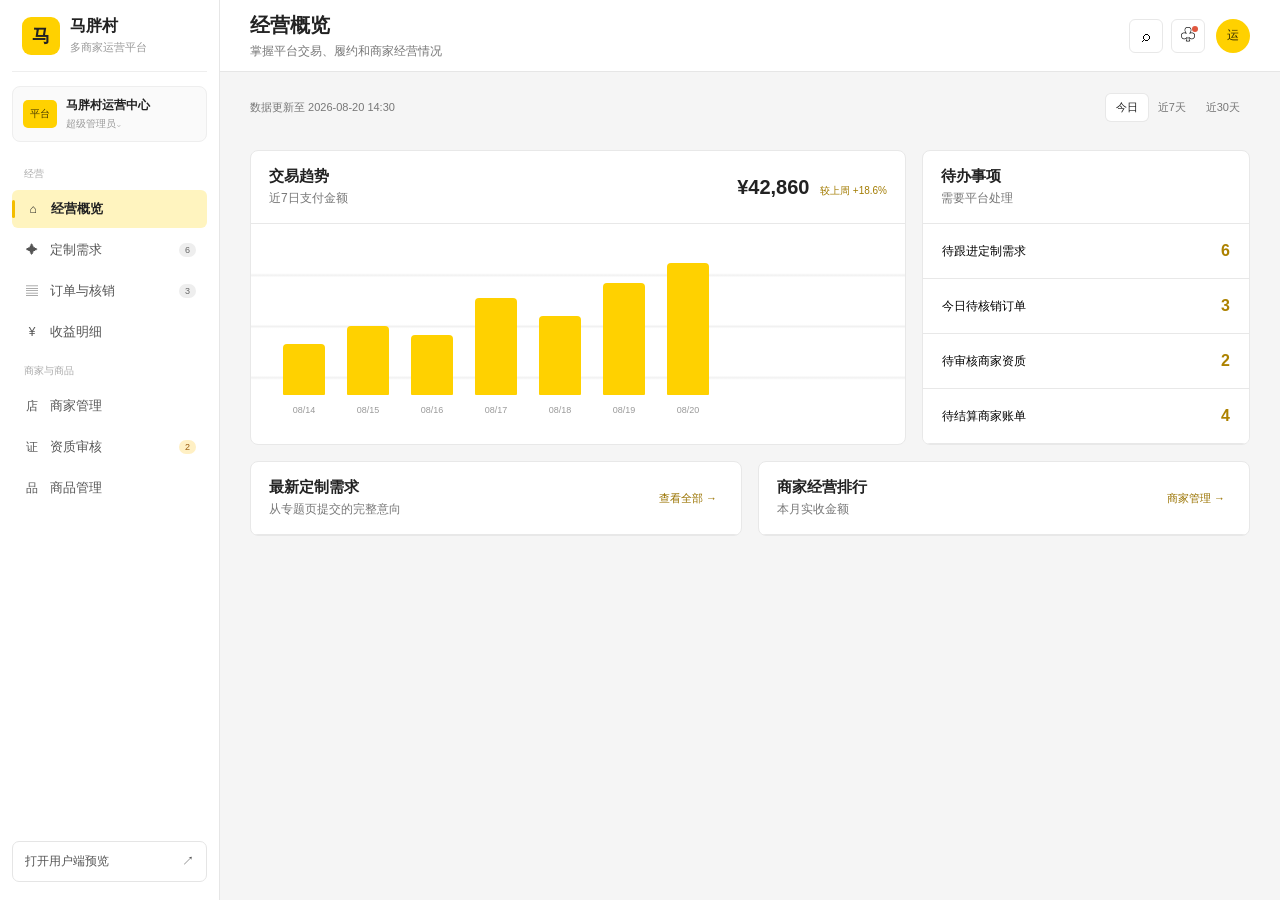
==== admin.html @ f84a2077 "Upload admin.html" ====
<!doctype html>
<html lang="zh-CN">
<head>
  <meta charset="utf-8">
  <meta name="viewport" content="width=device-width,initial-scale=1">
  <title>马胖村多商家运营后台</title>
  <link rel="stylesheet" href="admin.css">
</head>
<body>
  <aside class="sidebar">
    <div class="brand"><span>马</span><div><b>马胖村</b><small>多商家运营平台</small></div></div>
    <div class="role"><i>平台</i><div><b>马胖村运营中心</b><small>超级管理员⌄</small></div></div>
    <nav>
      <p>经营</p>
      <a class="active" href="#dashboard" data-page="dashboard"><i>⌂</i>经营概览</a>
      <a href="#custom" data-page="custom"><i>✦</i>定制需求<span class="nav-badge">6</span></a>
      <a href="#orders" data-page="orders"><i>▤</i>订单与核销<span class="nav-badge">3</span></a>
      <a href="#revenue" data-page="revenue"><i>¥</i>收益明细</a>
      <p>商家与商品</p>
      <a href="#merchants" data-page="merchants"><i>店</i>商家管理</a>
      <a href="#qualification" data-page="qualification"><i>证</i>资质审核<span class="nav-badge warn">2</span></a>
      <a href="#products" data-page="products"><i>品</i>商品管理</a>
    </nav>
    <a class="preview" href="index.html">打开用户端预览 <span>↗</span></a>
  </aside>

  <main>
    <header class="topbar">
      <div><h1 id="pageTitle">经营概览</h1><p id="pageDesc">掌握平台交易、履约和商家经营情况</p></div>
      <div class="top-actions"><button class="icon-btn">⌕</button><button class="icon-btn">♧<b class="dot"></b></button><div class="avatar">运</div></div>
    </header>

    <section class="page active" id="page-dashboard">
      <div class="datebar"><span>数据更新至 2026-08-20 14:30</span><div><button class="chip active">今日</button><button class="chip">近7天</button><button class="chip">近30天</button></div></div>
      <div class="metrics" id="metrics"></div>
      <div class="grid two-one">
        <article class="panel trend-panel"><div class="panel-head"><div><h2>交易趋势</h2><p>近7日支付金额</p></div><b>¥42,860 <small>较上周 +18.6%</small></b></div><div class="chart"><div style="--h:36%"><i>08/14</i></div><div style="--h:48%"><i>08/15</i></div><div style="--h:42%"><i>08/16</i></div><div style="--h:68%"><i>08/17</i></div><div style="--h:55%"><i>08/18</i></div><div style="--h:78%"><i>08/19</i></div><div style="--h:92%"><i>08/20</i></div></div></article>
        <article class="panel todo"><div class="panel-head"><div><h2>待办事项</h2><p>需要平台处理</p></div></div><button data-go="custom"><span>待跟进定制需求</span><b>6</b></button><button data-go="orders"><span>今日待核销订单</span><b>3</b></button><button data-go="qualification"><span>待审核商家资质</span><b>2</b></button><button data-go="revenue"><span>待结算商家账单</span><b>4</b></button></article>
      </div>
      <div class="grid half">
        <article class="panel"><div class="panel-head"><div><h2>最新定制需求</h2><p>从专题页提交的完整意向</p></div><button class="text-btn" data-go="custom">查看全部 →</button></div><div id="dashboardDemands"></div></article>
        <article class="panel"><div class="panel-head"><div><h2>商家经营排行</h2><p>本月实收金额</p></div><button class="text-btn" data-go="merchants">商家管理 →</button></div><div id="merchantRank"></div></article>
      </div>
    </section>

    <section class="page" id="page-custom">
      <div class="flow"><div><b>1</b><span>用户提交需求</span></div><i>→</i><div><b>2</b><span>平台分派顾问</span></div><i>→</i><div><b>3</b><span>组合商家商品</span></div><i>→</i><div><b>4</b><span>报价待确认</span></div><i>→</i><div><b>5</b><span>支付生成订单</span></div></div>
      <article class="panel"><div class="panel-head"><div><h2>定制需求池</h2><p>记录用户勾选的日期、人数、住宿、体验与补充要求</p></div><div class="actions"><button class="ghost">导出需求</button><button class="dark" id="newDemand">＋ 录入需求</button></div></div><div class="toolbar"><div class="tabs"><button class="active">全部 18</button><button>待跟进 6</button><button>方案中 4</button><button>待确认 3</button><button>已转订单 5</button></div><input placeholder="搜索需求编号 / 联系人"></div><div class="table-wrap"><table><thead><tr><th>需求编号 / 联系人</th><th>出行需求</th><th>已选内容</th><th>预算</th><th>跟进顾问</th><th>状态</th><th>操作</th></tr></thead><tbody id="demandRows"></tbody></table></div></article>
    </section>

    <section class="page" id="page-orders">
      <div class="metrics compact"><article><span>今日订单</span><strong>26</strong><small>较昨日 +5</small></article><article><span>待核销</span><strong>3</strong><small>最近一单 15:30</small></article><article><span>已核销</span><strong>18</strong><small>核销率 85.7%</small></article><article><span>售后中</span><strong>1</strong><small>需平台介入</small></article></div>
      <article class="panel"><div class="panel-head"><div><h2>订单管理</h2><p>定制出行、单项体验和农产品统一管理</p></div><button class="dark" id="verifyBtn">扫码核销</button></div><div class="toolbar"><div class="tabs"><button class="active">全部订单</button><button>待付款</button><button>待使用</button><button>已完成</button><button>售后</button></div><input placeholder="搜索订单号 / 手机号 / 核销码"></div><div class="table-wrap"><table><thead><tr><th>订单号 / 下单时间</th><th>用户</th><th>订单内容</th><th>履约商家</th><th>实付</th><th>状态</th><th>操作</th></tr></thead><tbody id="orderRows"></tbody></table></div></article>
    </section>

    <section class="page" id="page-revenue">
      <div class="metrics"><article><span>本月交易额</span><strong>¥128,640</strong><small>较上月 +21.4%</small></article><article><span>平台预计收益</span><strong>¥15,437</strong><small>综合服务费 12%</small></article><article><span>待结算商家款</span><strong>¥36,820</strong><small>4 个结算单</small></article><article><span>已结算</span><strong>¥76,383</strong><small>账期 T+7</small></article></div>
      <article class="panel"><div class="panel-head"><div><h2>收益与结算明细</h2><p>按订单拆分商家应收、平台服务费和退款</p></div><div class="actions"><button class="ghost">下载对账单</button><button class="dark">发起批量结算</button></div></div><div class="toolbar"><div class="tabs"><button class="active">全部流水</button><button>待结算</button><button>已结算</button><button>退款</button></div><input type="month" value="2026-08"></div><div class="table-wrap"><table><thead><tr><th>结算单号</th><th>商家</th><th>关联订单</th><th>订单实收</th><th>平台服务费</th><th>商家应收</th><th>状态</th><th>操作</th></tr></thead><tbody id="revenueRows"></tbody></table></div></article>
    </section>

    <section class="page" id="page-merchants">
      <div class="metrics compact"><article><span>入驻商家</span><strong>12</strong><small>正常营业 10</small></article><article><span>本月新增</span><strong>3</strong><small>较上月 +2</small></article><article><span>在售商品</span><strong>47</strong><small>待审核 5</small></article><article><span>平均履约分</span><strong>4.86</strong><small>投诉率 0.3%</small></article></div>
      <article class="panel"><div class="panel-head"><div><h2>入驻商家</h2><p>管理商家账号、经营范围、结算信息和营业状态</p></div><button class="dark" id="inviteMerchant">＋ 邀请商家入驻</button></div><div class="toolbar"><div class="tabs"><button class="active">全部 12</button><button>营业中 10</button><button>暂停营业 1</button><button>待完善 1</button></div><input placeholder="搜索商家名称 / 联系人"></div><div id="merchantCards" class="merchant-cards"></div></article>
    </section>

    <section class="page" id="page-qualification">
      <div class="notice"><b>资质审核规则</b><span>基础证照审核通过后方可上架商品；住宿、餐饮和交通类需补充对应行业许可证。</span><button>查看审核规范</button></div>
      <article class="panel"><div class="panel-head"><div><h2>商家资质审核</h2><p>证件原图、有效期和主体信息一致性审核</p></div></div><div class="toolbar"><div class="tabs"><button class="active">待审核 2</button><button>审核中 1</button><button>已通过 9</button><button>需补充 1</button></div><input placeholder="搜索商家 / 证件名称"></div><div class="table-wrap"><table><thead><tr><th>商家主体</th><th>经营类目</th><th>已上传资质</th><th>提交时间</th><th>审核状态</th><th>操作</th></tr></thead><tbody id="qualificationRows"></tbody></table></div></article>
    </section>

    <section class="page" id="page-products">
      <div class="product-summary"><div><b>商品结构</b><span>支持定制线路、住宿、餐饮、体验、交通、讲解、农产品 7 类商品</span></div><button class="dark" id="addProduct">＋ 新增商品</button></div>
      <article class="panel"><div class="panel-head"><div><h2>全平台商品</h2><p>平台可审核，商家仅管理自己的商品、价格和库存</p></div></div><div class="toolbar"><div class="tabs"><button class="active">全部 50</button><button>在售 47</button><button>待审核 2</button><button>已下架 1</button></div><input placeholder="搜索商品 / 商家 / SKU"></div><div class="table-wrap"><table><thead><tr><th>商品信息</th><th>所属商家</th><th>类目</th><th>价格</th><th>库存 / 已售</th><th>审核状态</th><th>操作</th></tr></thead><tbody id="productRows"></tbody></table></div></article>
    </section>
  </main>

  <div class="modal" id="detailModal"><div class="modal-card"><div class="modal-head"><div><h2 id="modalTitle">详情</h2><p id="modalSub"></p></div><button class="close">×</button></div><div id="modalBody"></div><div class="modal-foot"><button class="ghost close">取消</button><button class="dark" id="modalPrimary">确认并保存</button></div></div></div>
  <div class="toast" id="toast"></div>
  <script src="route-data.js"></script><script src="inventory.js"></script><script src="admin.js"></script>
</body>
</html>
---- admin.css ----
:root{--ink:#222;--sub:#777;--line:#e8e8e8;--soft:#f5f5f5;--green:#806000;--green2:#fff7d6;--orange:#a45c12;--red:#a74141;--blue:#315f8d;--yellow:#ffd100}*{box-sizing:border-box}html{scroll-behavior:smooth}body{margin:0;background:#f5f5f5;color:var(--ink);font-family:-apple-system,BlinkMacSystemFont,"PingFang SC","Microsoft YaHei",sans-serif;display:grid;grid-template-columns:220px minmax(0,1fr);min-height:100vh}.sidebar{background:#fff;color:#222;padding:0 12px 18px;position:fixed;inset:0 auto 0 0;width:220px;display:flex;flex-direction:column;z-index:10;border-right:1px solid #e6e6e6}.brand{height:72px;display:flex;align-items:center;gap:10px;padding:0 10px;border-bottom:1px solid #eee;margin-bottom:14px}.brand>span{width:38px;height:38px;border-radius:9px;background:var(--yellow);color:#222;display:grid;place-items:center;font-weight:900;font-size:18px}.brand b,.brand small,.role b,.role small{display:block}.brand small{color:#999;font-size:11px;margin-top:3px}.role{display:flex;gap:9px;align-items:center;padding:10px;border:1px solid #eee;background:#fafafa;border-radius:8px;margin-bottom:15px}.role i{font-style:normal;font-size:10px;border-radius:5px;background:var(--yellow);color:#493b00;padding:7px}.role b{font-size:12px}.role small{color:#999;font-size:10px;margin-top:3px}nav{display:flex;flex-direction:column;gap:3px;overflow:auto}nav p{font-size:10px;color:#aaa;padding:7px 12px 3px;margin:3px 0}nav a{color:#555;text-decoration:none;padding:10px 11px;border-radius:6px;font-size:13px;display:flex;align-items:center;gap:9px}nav a i{font-style:normal;width:18px;text-align:center;font-size:12px}nav a:hover{background:#faf7e8;color:#222}nav a.active{color:#222;background:#fff4bf;font-weight:600}nav a.active:before{content:"";width:3px;height:18px;background:#f4bd00;border-radius:2px;margin-left:-11px}.nav-badge{margin-left:auto;background:#eee;color:#666;border-radius:99px;padding:2px 6px;font-size:9px}.nav-badge.warn{background:#fff0c4;color:#9a5d10}.preview{margin-top:auto;color:#555;text-decoration:none;font-size:12px;padding:11px 12px;border:1px solid #e5e5e5;border-radius:7px;display:flex;justify-content:space-between}.preview:hover{border-color:#d7b400;background:#fffbeb}main{grid-column:2;padding:0 30px 60px;max-width:1480px;width:100%}.topbar{height:72px;display:flex;align-items:center;justify-content:space-between;border-bottom:1px solid #e6e6e6;margin:0 -30px 22px;padding:0 30px;background:#fff}.topbar h1{font-size:20px;margin:0 0 4px}.topbar p,.panel-head p{margin:0;color:var(--sub);font-size:12px}.top-actions{display:flex;gap:8px;align-items:center}.icon-btn{width:34px;height:34px;border:1px solid var(--line);background:#fff;border-radius:6px;position:relative}.dot{position:absolute;width:6px;height:6px;border-radius:50%;background:#e0573e;right:6px;top:6px}.avatar{width:34px;height:34px;border-radius:50%;background:var(--yellow);color:#332b00;display:grid;place-items:center;font-size:12px;margin-left:3px}button{font:inherit;cursor:pointer}.page{display:none}.page.active{display:block}.datebar{display:flex;align-items:center;justify-content:space-between;margin-bottom:13px}.datebar>span{color:var(--sub);font-size:11px}.chip{border:0;background:transparent;color:var(--sub);font-size:11px;padding:6px 10px;border-radius:5px}.chip.active{background:#fff;color:var(--ink);box-shadow:0 0 0 1px var(--line)}.metrics{display:grid;grid-template-columns:repeat(4,1fr);gap:13px;margin-bottom:16px}.metrics article,.panel{background:#fff;border:1px solid var(--line);border-radius:8px}.metrics article{padding:17px 18px;position:relative}.metrics article:after{content:"";position:absolute;right:17px;top:20px;width:7px;height:7px;border-radius:50%;background:var(--yellow)}.metrics span,.metrics small{display:block;color:var(--sub);font-size:11px}.metrics strong{display:block;font-size:25px;margin:8px 0 5px;letter-spacing:-.5px}.metrics.compact{margin-bottom:18px}.grid{display:grid;gap:16px;margin-bottom:16px}.two-one{grid-template-columns:2fr 1fr}.half{grid-template-columns:1fr 1fr}.panel{overflow:hidden}.panel-head{padding:16px 18px;border-bottom:1px solid var(--line);display:flex;align-items:center;justify-content:space-between;min-height:64px}.panel-head h2{font-size:15px;margin:0 0 4px}.panel-head>b{font-size:20px}.panel-head>b small{font-size:10px;color:#a27b00;font-weight:500;margin-left:5px}.text-btn{border:0;background:none;color:#9a7300;font-size:11px}.chart{height:205px;display:flex;align-items:flex-end;gap:22px;padding:28px 32px 34px;background:linear-gradient(#fff 24%,#f1f1f1 25%,#fff 26%,#fff 49%,#f1f1f1 50%,#fff 51%,#fff 74%,#f1f1f1 75%,#fff 76%)}.chart div{height:var(--h);flex:1;max-width:42px;background:#ffd100;border-radius:4px 4px 1px 1px;position:relative}.chart i{font-style:normal;position:absolute;top:calc(100% + 10px);left:50%;transform:translateX(-50%);font-size:9px;color:#999}.todo button{width:100%;height:55px;border:0;border-bottom:1px solid var(--line);background:#fff;padding:0 19px;display:flex;justify-content:space-between;align-items:center;font-size:12px}.todo button:hover{background:#fffbeb}.todo button b{color:#ad8200;font-size:16px}.flow{background:#fff;border:1px solid #e8e8e8;border-radius:8px;display:flex;align-items:center;justify-content:center;gap:17px;padding:15px;margin-bottom:16px}.flow div{display:flex;align-items:center;gap:8px}.flow div b{width:25px;height:25px;border-radius:50%;background:var(--yellow);color:#3b3100;display:grid;place-items:center;font-size:10px}.flow div span{font-size:11px;font-weight:600}.flow i{font-style:normal;color:#bbb}.actions{display:flex;gap:8px}.ghost,.dark{border-radius:6px;padding:8px 12px;font-size:11px}.ghost{border:1px solid var(--line);background:#fff}.dark{border:1px solid #e8b900;background:var(--yellow);color:#2a2400;font-weight:600}.dark:hover{background:#f5c800}.toolbar{padding:11px 18px;display:flex;justify-content:space-between;align-items:center;border-bottom:1px solid var(--line);background:#fff}.tabs{display:flex;gap:4px}.tabs button{border:0;background:transparent;color:var(--sub);padding:7px 10px;border-radius:5px;font-size:11px}.tabs button.active{background:#fff4bf;color:#5b4900;font-weight:600}.toolbar input{border:1px solid var(--line);border-radius:6px;padding:8px 10px;width:210px;font-size:11px;background:#fff}.table-wrap{overflow:auto}table{width:100%;border-collapse:collapse}th,td{text-align:left;padding:13px 16px;border-bottom:1px solid var(--line);font-size:11px;white-space:nowrap;vertical-align:middle}th{color:var(--sub);font-weight:500;background:#fafafa}td b,td small{display:block}td small{color:var(--sub);margin-top:4px}.status-pill{display:inline-block;border-radius:3px;padding:5px 8px;font-size:9px}.status-pill.ok{color:#26744a;background:#e9f6ee}.status-pill.wait{color:#9a5d10;background:#fff2dd}.status-pill.info{color:#315f8d;background:#eaf1f7}.status-pill.off{color:#777;background:#eee}.status-pill.bad{color:#9e3a3a;background:#fae9e9}.op{border:0;background:none;color:#a27700;font-size:11px;padding:3px}.rank-row,.demand-mini{display:grid;align-items:center;gap:11px;padding:13px 18px;border-bottom:1px solid var(--line)}.rank-row{grid-template-columns:25px 1fr auto}.rank-row>i{font-style:normal;width:22px;height:22px;border-radius:4px;background:#fff3b5;color:#705900;display:grid;place-items:center;font-size:10px}.rank-row b,.rank-row small,.demand-mini b,.demand-mini small{display:block}.rank-row small,.demand-mini small{font-size:10px;color:var(--sub);margin-top:3px}.rank-row>strong{font-size:12px}.demand-mini{grid-template-columns:1fr auto}.notice,.product-summary{background:#fff9df;border:1px solid #f0df96;border-radius:7px;padding:15px 17px;margin-bottom:16px;display:flex;align-items:center;gap:14px}.notice b,.product-summary b{font-size:13px}.notice span,.product-summary span{font-size:11px;color:var(--sub)}.notice button,.product-summary button{margin-left:auto}.notice button{border:0;background:transparent;color:#987200;font-size:11px}.merchant-cards{display:grid;grid-template-columns:repeat(3,1fr);gap:12px;padding:16px}.merchant-card{border:1px solid var(--line);border-radius:7px;padding:15px}.merchant-title{display:flex;gap:10px;align-items:center}.merchant-logo{width:38px;height:38px;border-radius:7px;background:#fff2ad;color:#6d5600;display:grid;place-items:center;font-weight:800}.merchant-title b,.merchant-title small{display:block}.merchant-title small{font-size:10px;color:var(--sub);margin-top:4px}.merchant-data{display:grid;grid-template-columns:repeat(3,1fr);gap:8px;margin:14px 0;padding:11px 0;border-block:1px solid var(--line)}.merchant-data span,.merchant-data b{display:block}.merchant-data span{font-size:9px;color:var(--sub)}.merchant-data b{font-size:12px;margin-top:4px}.merchant-card footer{display:flex;justify-content:space-between;align-items:center}.product-summary{justify-content:space-between}.product-summary div b,.product-summary div span{display:block}.product-summary div span{margin-top:4px}.modal{position:fixed;inset:0;background:rgba(0,0,0,.42);display:none;align-items:center;justify-content:center;z-index:50}.modal.show{display:flex}.modal-card{background:#fff;width:min(610px,calc(100% - 30px));max-height:86vh;border-radius:8px;box-shadow:0 20px 70px rgba(0,0,0,.2);overflow:auto}.modal-head{padding:20px 22px;border-bottom:1px solid var(--line);display:flex;justify-content:space-between}.modal-head h2{margin:0 0 4px;font-size:18px}.modal-head p{margin:0;color:var(--sub);font-size:11px}.close{border:0;background:transparent;font-size:20px}.modal-body{padding:20px 22px}.detail-grid{display:grid;grid-template-columns:1fr 1fr;gap:13px}.detail-grid div{background:#fafafa;border-radius:6px;padding:11px}.detail-grid span,.detail-grid b{display:block}.detail-grid span{font-size:10px;color:var(--sub);margin-bottom:4px}.detail-grid b{font-size:12px}.selected-list{margin-top:15px;border:1px solid var(--line);border-radius:6px}.selected-list div{padding:10px 12px;border-bottom:1px solid var(--line);display:flex;justify-content:space-between;font-size:11px}.selected-list div:last-child{border:0}.form-grid{display:grid;grid-template-columns:1fr 1fr;gap:12px}.form-grid label{font-size:10px;color:var(--sub)}.form-grid input,.form-grid select,.form-grid textarea{width:100%;margin-top:5px;border:1px solid var(--line);border-radius:5px;padding:9px;font:inherit;font-size:11px;background:#fff}.form-grid .wide{grid-column:1/-1}.modal-foot{padding:13px 22px;border-top:1px solid var(--line);display:flex;justify-content:flex-end;gap:8px}.modal-foot .close{font-size:11px}.toast{position:fixed;left:50%;bottom:30px;transform:translate(-50%,20px);background:#222;color:#fff;padding:10px 16px;border-radius:6px;font-size:11px;opacity:0;pointer-events:none;transition:.2s;z-index:80}.toast.show{opacity:1;transform:translate(-50%,0)}@media(max-width:1050px){.merchant-cards{grid-template-columns:1fr 1fr}.two-one,.half{grid-template-columns:1fr}.flow{justify-content:flex-start;overflow:auto}.metrics{grid-template-columns:1fr 1fr}}@media(max-width:760px){body{display:block}.sidebar{position:static;width:auto}.sidebar nav{flex-direction:row}.sidebar nav p,.role{display:none}.preview{margin-top:14px}main{padding:0 15px 40px}.topbar{height:72px;margin:0 -15px 20px;padding:0 15px}.metrics{grid-template-columns:1fr 1fr}.merchant-cards{grid-template-columns:1fr}.toolbar{align-items:flex-start;gap:10px;flex-direction:column}.tabs{overflow:auto;max-width:100%}.flow{display:none}}
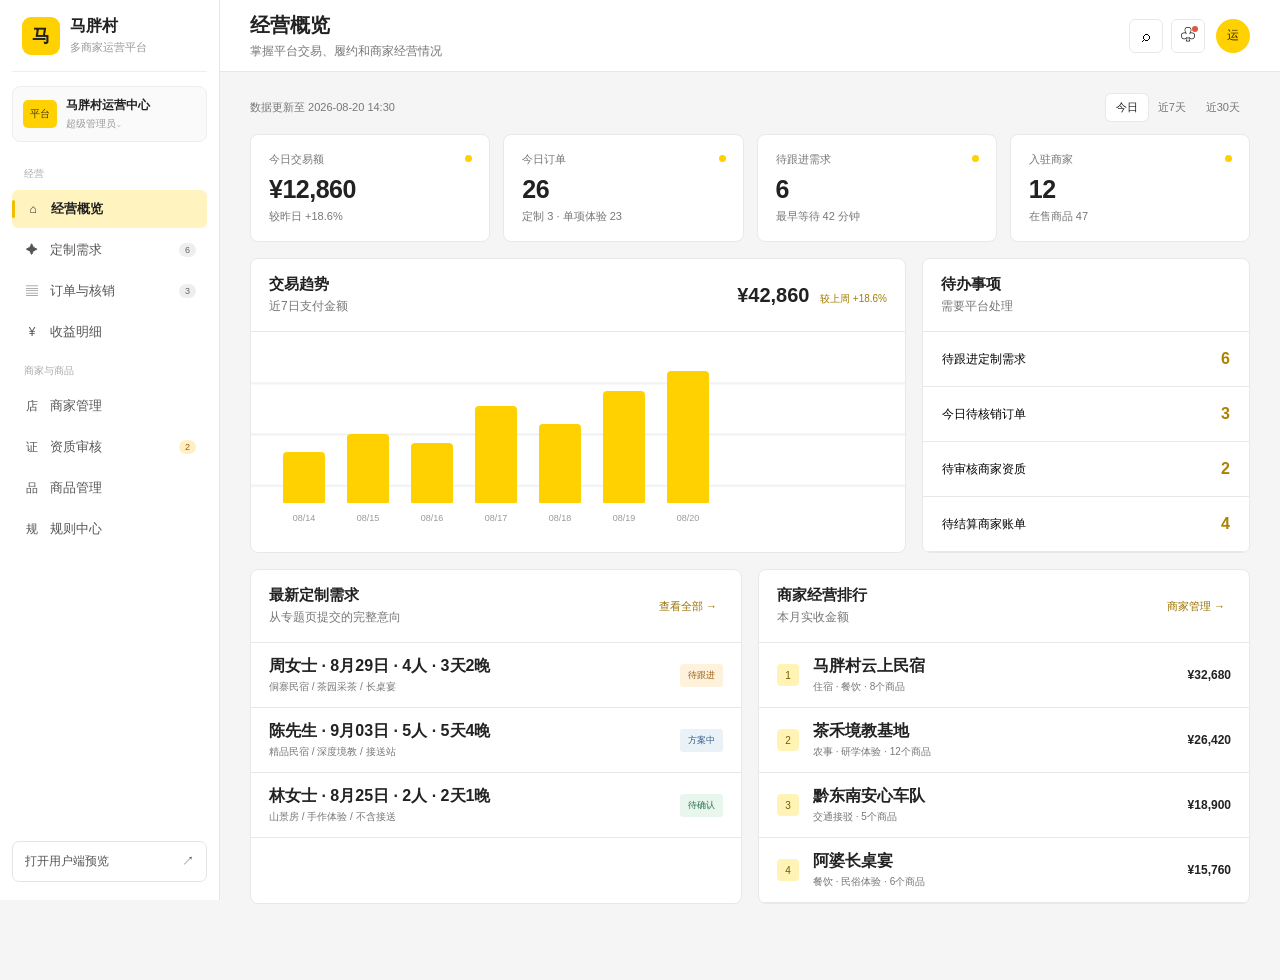
==== commit 94f24aa5: "更新后台规则参数：admin.html" ====
--- a/admin.html
+++ b/admin.html
@@ -5,6 +5,7 @@
   <meta name="viewport" content="width=device-width,initial-scale=1">
   <title>马胖村多商家运营后台</title>
   <link rel="stylesheet" href="admin.css">
+  <link rel="stylesheet" href="admin-rules.css">
 </head>
 <body>
   <aside class="sidebar">
@@ -20,6 +21,7 @@
       <a href="#merchants" data-page="merchants"><i>店</i>商家管理</a>
       <a href="#qualification" data-page="qualification"><i>证</i>资质审核<span class="nav-badge warn">2</span></a>
       <a href="#products" data-page="products"><i>品</i>商品管理</a>
+      <a href="#rules" data-page="rules"><i>规</i>规则中心</a>
     </nav>
     <a class="preview" href="index.html">打开用户端预览 <span>↗</span></a>
   </aside>
@@ -72,6 +74,22 @@
       <div class="product-summary"><div><b>商品结构</b><span>支持定制线路、住宿、餐饮、体验、交通、讲解、农产品 7 类商品</span></div><button class="dark" id="addProduct">＋ 新增商品</button></div>
       <article class="panel"><div class="panel-head"><div><h2>全平台商品</h2><p>平台可审核，商家仅管理自己的商品、价格和库存</p></div></div><div class="toolbar"><div class="tabs"><button class="active">全部 50</button><button>在售 47</button><button>待审核 2</button><button>已下架 1</button></div><input placeholder="搜索商品 / 商家 / SKU"></div><div class="table-wrap"><table><thead><tr><th>商品信息</th><th>所属商家</th><th>类目</th><th>价格</th><th>库存 / 已售</th><th>审核状态</th><th>操作</th></tr></thead><tbody id="productRows"></tbody></table></div></article>
     </section>
+
+    <section class="page" id="page-rules">
+      <div class="rule-hero"><div><b>专题页业务规则</b><span>统一配置前台展示、预约库存、商品详情和售后口径</span></div><div><span class="status-pill ok">已同步用户端</span><button class="dark" id="saveRules">保存并发布</button></div></div>
+      <div class="rule-grid">
+        <article class="panel rule-card wide"><div class="panel-head"><div><h2>特色定制出行</h2><p>首页排序、宣传视频与二级行程选择规则</p></div><span class="status-pill ok">展示中</span></div><div class="rule-body">
+          <div class="route-order-list"><div><i>1</i><b>2天1晚</b><span>首页默认选中</span><button class="op rule-edit">配置视频</button></div><div><i>2</i><b>3天2晚</b><span>视频已配置</span><button class="op rule-edit">配置视频</button></div><div><i>3</i><b>5天4晚</b><span>视频已配置</span><button class="op rule-edit">配置视频</button></div></div>
+          <div class="config-row"><div><b>二级页面“几选一”</b><small>用户在完整行程内直接选择，确认人数时一并提交</small></div><label class="switch"><input type="checkbox" checked><span></span></label></div>
+          <div class="choice-chips"><span>2天1晚 · 上午体验 3选1</span><span>2天1晚 · 下午体验 3选1</span><span>3天2晚 · 上午体验 3选2</span><span>3天2晚 · 非遗课堂 2选1</span></div>
+        </div></article>
+        <article class="panel rule-card"><div class="panel-head"><div><h2>日期与库存</h2><p>单项体验全年可预约</p></div></div><div class="rule-body"><div class="config-row"><div><b>开放全年日期</b><small>用户可按月切换选择到店日期</small></div><label class="switch"><input type="checkbox" checked><span></span></label></div><div class="config-row"><div><b>结算时统一确认日期</b><small>详情页不再重复显示日期和库存</small></div><label class="switch"><input type="checkbox" checked><span></span></label></div><div class="config-row"><div><b>支付后自动扣减库存</b><small>按商品、日期、数量实时扣减</small></div><label class="switch"><input type="checkbox" checked><span></span></label></div><button class="ghost rule-edit">查看日期库存日历</button></div></article>
+        <article class="panel rule-card"><div class="panel-head"><div><h2>商品详情模板</h2><p>按经营类目展示对应字段</p></div></div><div class="rule-body"><div class="template-item"><b>住宿</b><span>面积、床型、设施服务、预订须知、入住须知</span></div><div class="template-item"><b>餐饮 / 体验 / 交通</b><span>内容简介、服务流程、购买须知</span></div><div class="template-item"><b>农产品</b><span>规格、产地、配送范围、售后说明</span></div><button class="ghost rule-edit">编辑字段模板</button></div></article>
+        <article class="panel rule-card wide"><div class="panel-head"><div><h2>退款与取消规则</h2><p>定制线路统一售后口径</p></div><button class="text-btn rule-edit">编辑规则</button></div><div class="refund-grid"><div><b>出发前10天以上</b><strong>退 100%</strong></div><div><b>出发前10至5天</b><strong>退 88%</strong></div><div><b>出发前4至1天</b><strong>退 76%</strong></div><div><b>活动当天</b><strong>退 64%</strong></div></div><div class="rule-notes"><span>天气或未成团取消：全额退款</span><span>机票/高铁票退改手续费：用户承担</span><span>发生退款：6%小程序平台手续费由用户承担</span><span>综合产品不支持单项更改或取消</span></div></article>
+        <article class="panel rule-card"><div class="panel-head"><div><h2>私导服务</h2><p>单项体验列表与详情页悬浮入口</p></div></div><div class="rule-body"><label class="config-field">咨询电话<input id="guidePhone" value="138 0000 1234"></label><label class="config-field">服务时间<input value="09:00—20:00"></label><div class="config-row"><div><b>前台显示“一键呼叫私导”</b><small>帮助用户自由规划体验组合</small></div><label class="switch"><input type="checkbox" checked><span></span></label></div></div></article>
+        <article class="panel rule-card"><div class="panel-head"><div><h2>预约与核销</h2><p>多商家联合履约规则</p></div></div><div class="rule-body"><div class="template-item"><b>预约提醒</b><span>到店前一天完成预约确认</span></div><div class="template-item"><b>核销凭证</b><span>购物车结算后生成统一二维码</span></div><div class="template-item"><b>商家权限</b><span>仅核销本商家项目，平台查看全部</span></div><button class="ghost rule-edit">配置核销权限</button></div></article>
+      </div>
+    </section>
   </main>
 
   <div class="modal" id="detailModal"><div class="modal-card"><div class="modal-head"><div><h2 id="modalTitle">详情</h2><p id="modalSub"></p></div><button class="close">×</button></div><div id="modalBody"></div><div class="modal-foot"><button class="ghost close">取消</button><button class="dark" id="modalPrimary">确认并保存</button></div></div></div>
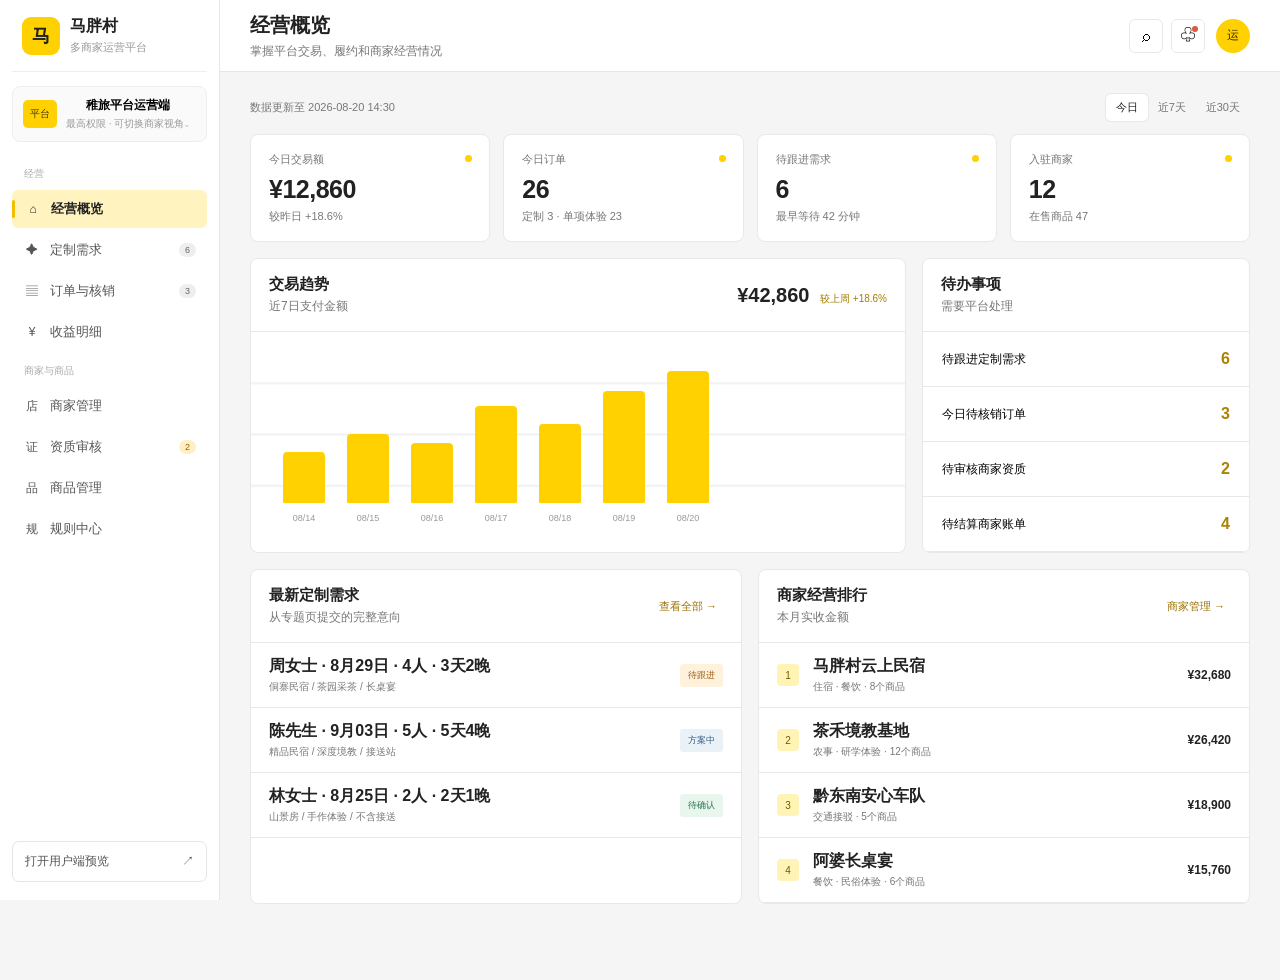
==== commit 970374e1: "同步平台权限与分润字段：admin.html" ====
--- a/admin.html
+++ b/admin.html
@@ -6,11 +6,12 @@
   <title>马胖村多商家运营后台</title>
   <link rel="stylesheet" href="admin.css">
   <link rel="stylesheet" href="admin-rules.css">
+  <link rel="stylesheet" href="admin-rules-v2.css">
 </head>
 <body>
   <aside class="sidebar">
     <div class="brand"><span>马</span><div><b>马胖村</b><small>多商家运营平台</small></div></div>
-    <div class="role"><i>平台</i><div><b>马胖村运营中心</b><small>超级管理员⌄</small></div></div>
+    <button class="role role-button" id="roleSwitch"><i>平台</i><div><b>稚旅平台运营端</b><small>最高权限 · 可切换商家视角⌄</small></div></button>
     <nav>
       <p>经营</p>
       <a class="active" href="#dashboard" data-page="dashboard"><i>⌂</i>经营概览</a>
@@ -56,7 +57,7 @@
     </section>
 
     <section class="page" id="page-revenue">
-      <div class="metrics"><article><span>本月交易额</span><strong>¥128,640</strong><small>较上月 +21.4%</small></article><article><span>平台预计收益</span><strong>¥15,437</strong><small>综合服务费 12%</small></article><article><span>待结算商家款</span><strong>¥36,820</strong><small>4 个结算单</small></article><article><span>已结算</span><strong>¥76,383</strong><small>账期 T+7</small></article></div>
+      <div class="metrics"><article><span>本月交易额</span><strong>¥128,640</strong><small>较上月 +21.4%</small></article><article><span>平台佣金</span><strong>¥3,859</strong><small>售价的 3%</small></article><article><span>待结算商家款</span><strong>¥36,820</strong><small>当前商家：马胖村</small></article><article><span>已结算</span><strong>¥76,383</strong><small>账期 T+7</small></article></div>
       <article class="panel"><div class="panel-head"><div><h2>收益与结算明细</h2><p>按订单拆分商家应收、平台服务费和退款</p></div><div class="actions"><button class="ghost">下载对账单</button><button class="dark">发起批量结算</button></div></div><div class="toolbar"><div class="tabs"><button class="active">全部流水</button><button>待结算</button><button>已结算</button><button>退款</button></div><input type="month" value="2026-08"></div><div class="table-wrap"><table><thead><tr><th>结算单号</th><th>商家</th><th>关联订单</th><th>订单实收</th><th>平台服务费</th><th>商家应收</th><th>状态</th><th>操作</th></tr></thead><tbody id="revenueRows"></tbody></table></div></article>
     </section>
 
@@ -71,13 +72,14 @@
     </section>
 
     <section class="page" id="page-products">
-      <div class="product-summary"><div><b>商品结构</b><span>支持定制线路、住宿、餐饮、体验、交通、讲解、农产品 7 类商品</span></div><button class="dark" id="addProduct">＋ 新增商品</button></div>
+      <div class="product-summary"><div><b>商品结构</b><span>当前农产品支持茶叶、蔬菜水果；库存单位为盒、袋、斤、份</span></div><button class="dark" id="addProduct">＋ 新增商品</button></div>
       <article class="panel"><div class="panel-head"><div><h2>全平台商品</h2><p>平台可审核，商家仅管理自己的商品、价格和库存</p></div></div><div class="toolbar"><div class="tabs"><button class="active">全部 50</button><button>在售 47</button><button>待审核 2</button><button>已下架 1</button></div><input placeholder="搜索商品 / 商家 / SKU"></div><div class="table-wrap"><table><thead><tr><th>商品信息</th><th>所属商家</th><th>类目</th><th>价格</th><th>库存 / 已售</th><th>审核状态</th><th>操作</th></tr></thead><tbody id="productRows"></tbody></table></div></article>
     </section>
 
     <section class="page" id="page-rules">
       <div class="rule-hero"><div><b>专题页业务规则</b><span>统一配置前台展示、预约库存、商品详情和售后口径</span></div><div><span class="status-pill ok">已同步用户端</span><button class="dark" id="saveRules">保存并发布</button></div></div>
       <div class="rule-grid">
+        <article class="panel rule-card wide"><div class="panel-head"><div><h2>账号与权限</h2><p>平台运营端与商家端两套视角</p></div><span class="status-pill info">稚旅为最高权限</span></div><div class="permission-grid"><div><b>稚旅平台运营端</b><span>全部订单、商家、商品、资质、分润、规则和用户数据</span><strong>最高权限</strong></div><div><b>马胖村商家端</b><span>仅管理本商家的商品、库存、订单、核销、收益和资质</span><strong>商家权限</strong></div></div></article>
         <article class="panel rule-card wide"><div class="panel-head"><div><h2>特色定制出行</h2><p>首页排序、宣传视频与二级行程选择规则</p></div><span class="status-pill ok">展示中</span></div><div class="rule-body">
           <div class="route-order-list"><div><i>1</i><b>2天1晚</b><span>首页默认选中</span><button class="op rule-edit">配置视频</button></div><div><i>2</i><b>3天2晚</b><span>视频已配置</span><button class="op rule-edit">配置视频</button></div><div><i>3</i><b>5天4晚</b><span>视频已配置</span><button class="op rule-edit">配置视频</button></div></div>
           <div class="config-row"><div><b>二级页面“几选一”</b><small>用户在完整行程内直接选择，确认人数时一并提交</small></div><label class="switch"><input type="checkbox" checked><span></span></label></div>
@@ -88,6 +90,7 @@
         <article class="panel rule-card wide"><div class="panel-head"><div><h2>退款与取消规则</h2><p>定制线路统一售后口径</p></div><button class="text-btn rule-edit">编辑规则</button></div><div class="refund-grid"><div><b>出发前10天以上</b><strong>退 100%</strong></div><div><b>出发前10至5天</b><strong>退 88%</strong></div><div><b>出发前4至1天</b><strong>退 76%</strong></div><div><b>活动当天</b><strong>退 64%</strong></div></div><div class="rule-notes"><span>天气或未成团取消：全额退款</span><span>机票/高铁票退改手续费：用户承担</span><span>发生退款：6%小程序平台手续费由用户承担</span><span>综合产品不支持单项更改或取消</span></div></article>
         <article class="panel rule-card"><div class="panel-head"><div><h2>私导服务</h2><p>单项体验列表与详情页悬浮入口</p></div></div><div class="rule-body"><label class="config-field">咨询电话<input id="guidePhone" value="138 0000 1234"></label><label class="config-field">服务时间<input value="09:00—20:00"></label><div class="config-row"><div><b>前台显示“一键呼叫私导”</b><small>帮助用户自由规划体验组合</small></div><label class="switch"><input type="checkbox" checked><span></span></label></div></div></article>
         <article class="panel rule-card"><div class="panel-head"><div><h2>预约与核销</h2><p>多商家联合履约规则</p></div></div><div class="rule-body"><div class="template-item"><b>预约提醒</b><span>到店前一天完成预约确认</span></div><div class="template-item"><b>核销凭证</b><span>购物车结算后生成统一二维码</span></div><div class="template-item"><b>商家权限</b><span>仅核销本商家项目，平台查看全部</span></div><button class="ghost rule-edit">配置核销权限</button></div></article>
+        <article class="panel rule-card wide"><div class="panel-head"><div><h2>分润参数</h2><p>依据《茶叶定价及分润》；当前统一商家为马胖村</p></div><button class="text-btn rule-edit">配置渠道分润</button></div><div class="profit-config"><div><span>平台佣金</span><b>售价 × 3%</b><small>达人渠道启用；其他渠道按表配置</small></div><div><span>稚旅利润</span><b>按 SKU / 渠道</b><small>从商品毛利中计算，不设统一固定比例</small></div><div><span>商家结算主体</span><b>马胖村</b><small>后续支持新增入驻商家</small></div><div><span>结算方式</span><b>订单分账</b><small>退款后自动冲正</small></div></div></article>
       </div>
     </section>
   </main>
--- a/admin-rules.css
+++ b/admin-rules.css
@@ -0,0 +1 @@
+.rule-hero{background:#fff;border:1px solid var(--line);border-radius:8px;padding:16px 18px;margin-bottom:16px;display:flex;align-items:center;justify-content:space-between}.rule-hero>div{display:flex;align-items:center;gap:10px}.rule-hero b,.rule-hero span{display:block}.rule-hero b{font-size:15px}.rule-hero>div:first-child span{font-size:11px;color:var(--sub);margin-top:4px}.rule-grid{display:grid;grid-template-columns:1fr 1fr;gap:16px}.rule-card.wide{grid-column:1/-1}.rule-body{padding:4px 18px 17px}.config-row{display:flex;align-items:center;justify-content:space-between;gap:15px;padding:13px 0;border-bottom:1px solid var(--line)}.config-row b,.config-row small{display:block}.config-row b{font-size:12px}.config-row small{font-size:10px;color:var(--sub);margin-top:4px}.switch input{display:none}.switch span{display:block;width:34px;height:20px;background:#ccc;border-radius:20px;position:relative;transition:.2s}.switch span:after{content:"";position:absolute;width:16px;height:16px;background:#fff;border-radius:50%;top:2px;left:2px;box-shadow:0 1px 3px #999;transition:.2s}.switch input:checked+span{background:#ffd100}.switch input:checked+span:after{left:16px}.route-order-list>div{display:grid;grid-template-columns:28px 100px 1fr auto;gap:9px;align-items:center;padding:11px 0;border-bottom:1px solid var(--line);font-size:11px}.route-order-list i{font-style:normal;width:22px;height:22px;border-radius:5px;background:#fff3b5;display:grid;place-items:center;color:#6f5700}.route-order-list span{color:var(--sub)}.choice-chips{display:flex;gap:7px;flex-wrap:wrap;padding-top:12px}.choice-chips span{font-size:10px;padding:6px 8px;border-radius:5px;background:#f6f6f6;color:#666}.template-item{padding:12px 0;border-bottom:1px solid var(--line)}.template-item b,.template-item span{display:block}.template-item b{font-size:12px}.template-item span{font-size:10px;color:var(--sub);margin-top:5px}.rule-body>.ghost{margin-top:13px}.refund-grid{display:grid;grid-template-columns:repeat(4,1fr);gap:10px;padding:16px 18px}.refund-grid div{background:#fff9df;border:1px solid #f0df96;border-radius:7px;padding:13px}.refund-grid b,.refund-grid strong{display:block}.refund-grid b{font-size:10px;color:#776b3d}.refund-grid strong{font-size:18px;margin-top:7px}.rule-notes{padding:0 18px 17px;display:flex;gap:8px;flex-wrap:wrap}.rule-notes span{font-size:10px;color:#666;background:#f5f5f5;padding:7px 9px;border-radius:5px}.config-field{display:block;font-size:10px;color:var(--sub);margin:12px 0}.config-field input{width:100%;margin-top:5px;border:1px solid var(--line);border-radius:5px;padding:9px;font:inherit;font-size:11px}@media(max-width:900px){.rule-grid{grid-template-columns:1fr}.rule-card.wide{grid-column:auto}.refund-grid{grid-template-columns:1fr 1fr}}@media(max-width:600px){.rule-hero,.rule-hero>div{align-items:flex-start}.rule-hero{gap:10px}.rule-hero>div{flex-direction:column}.refund-grid{grid-template-columns:1fr}.route-order-list>div{grid-template-columns:28px 80px 1fr}.route-order-list button{grid-column:2/-1}}
